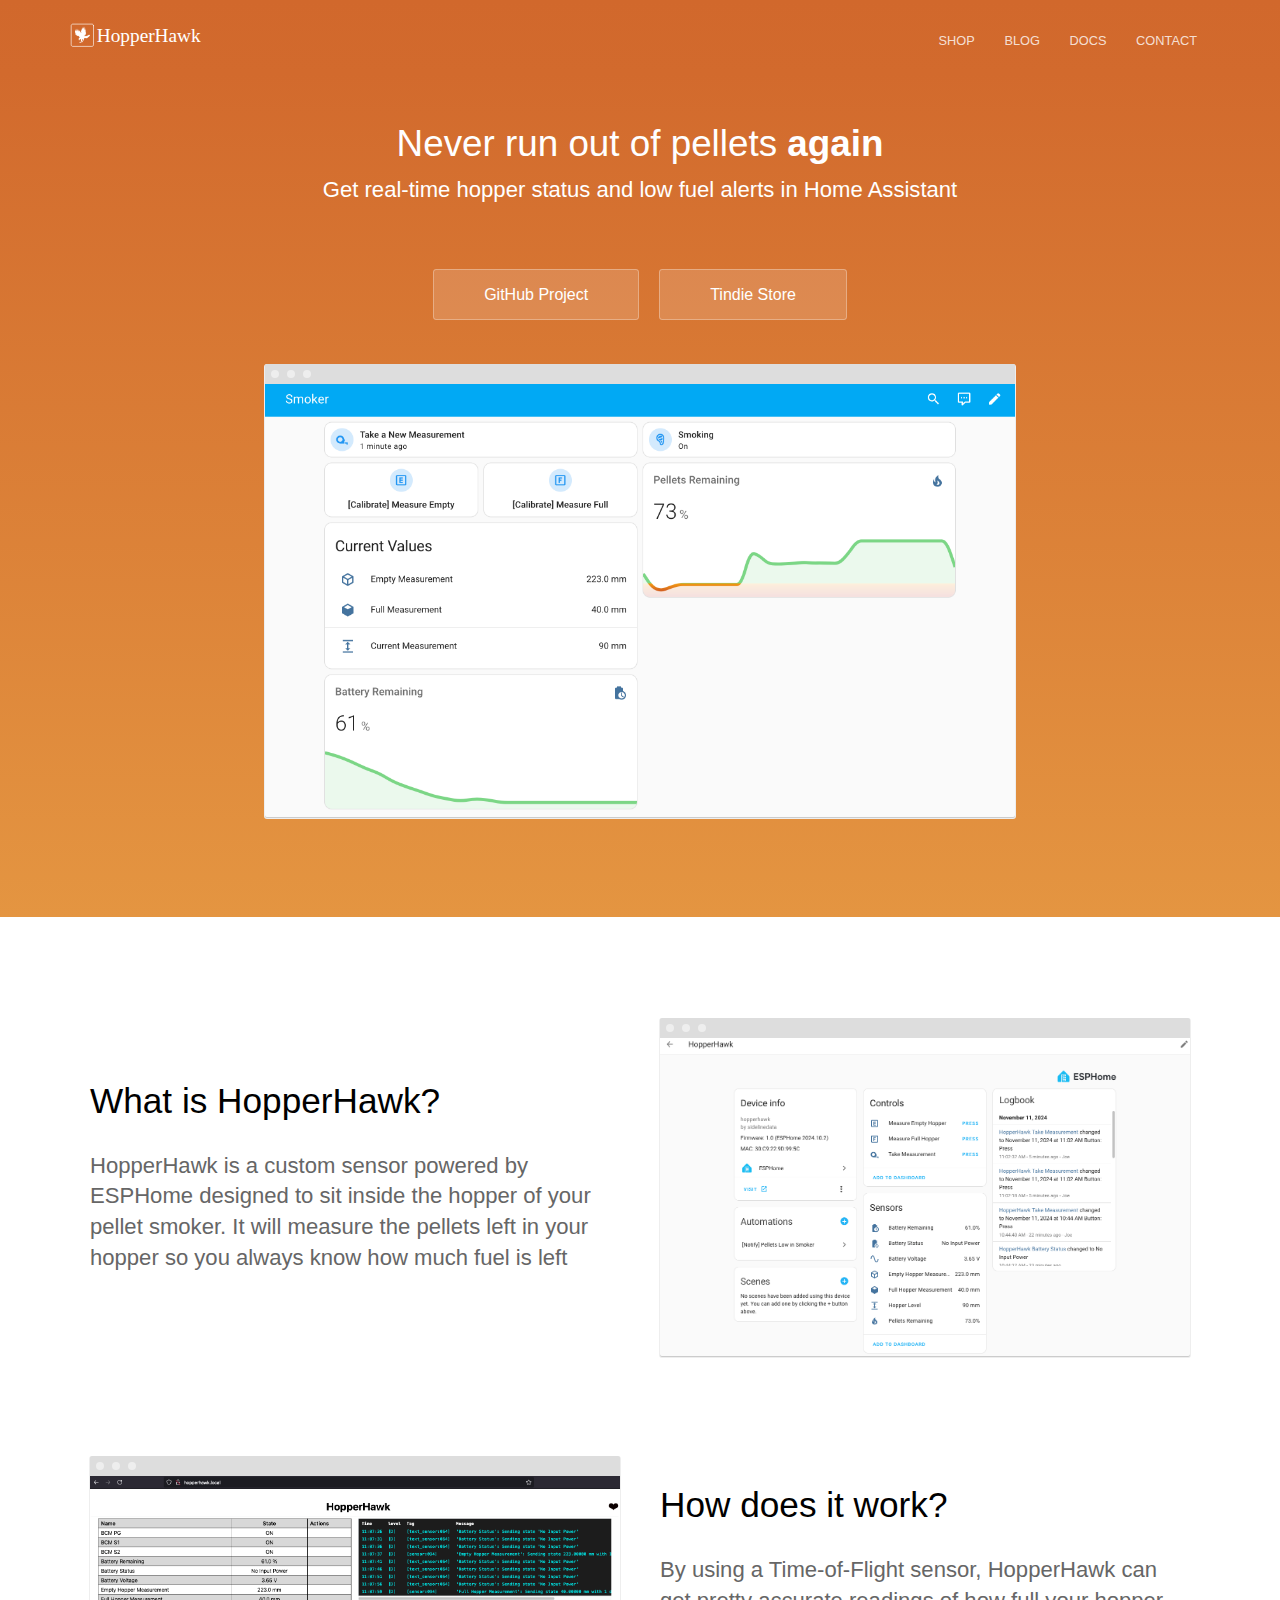
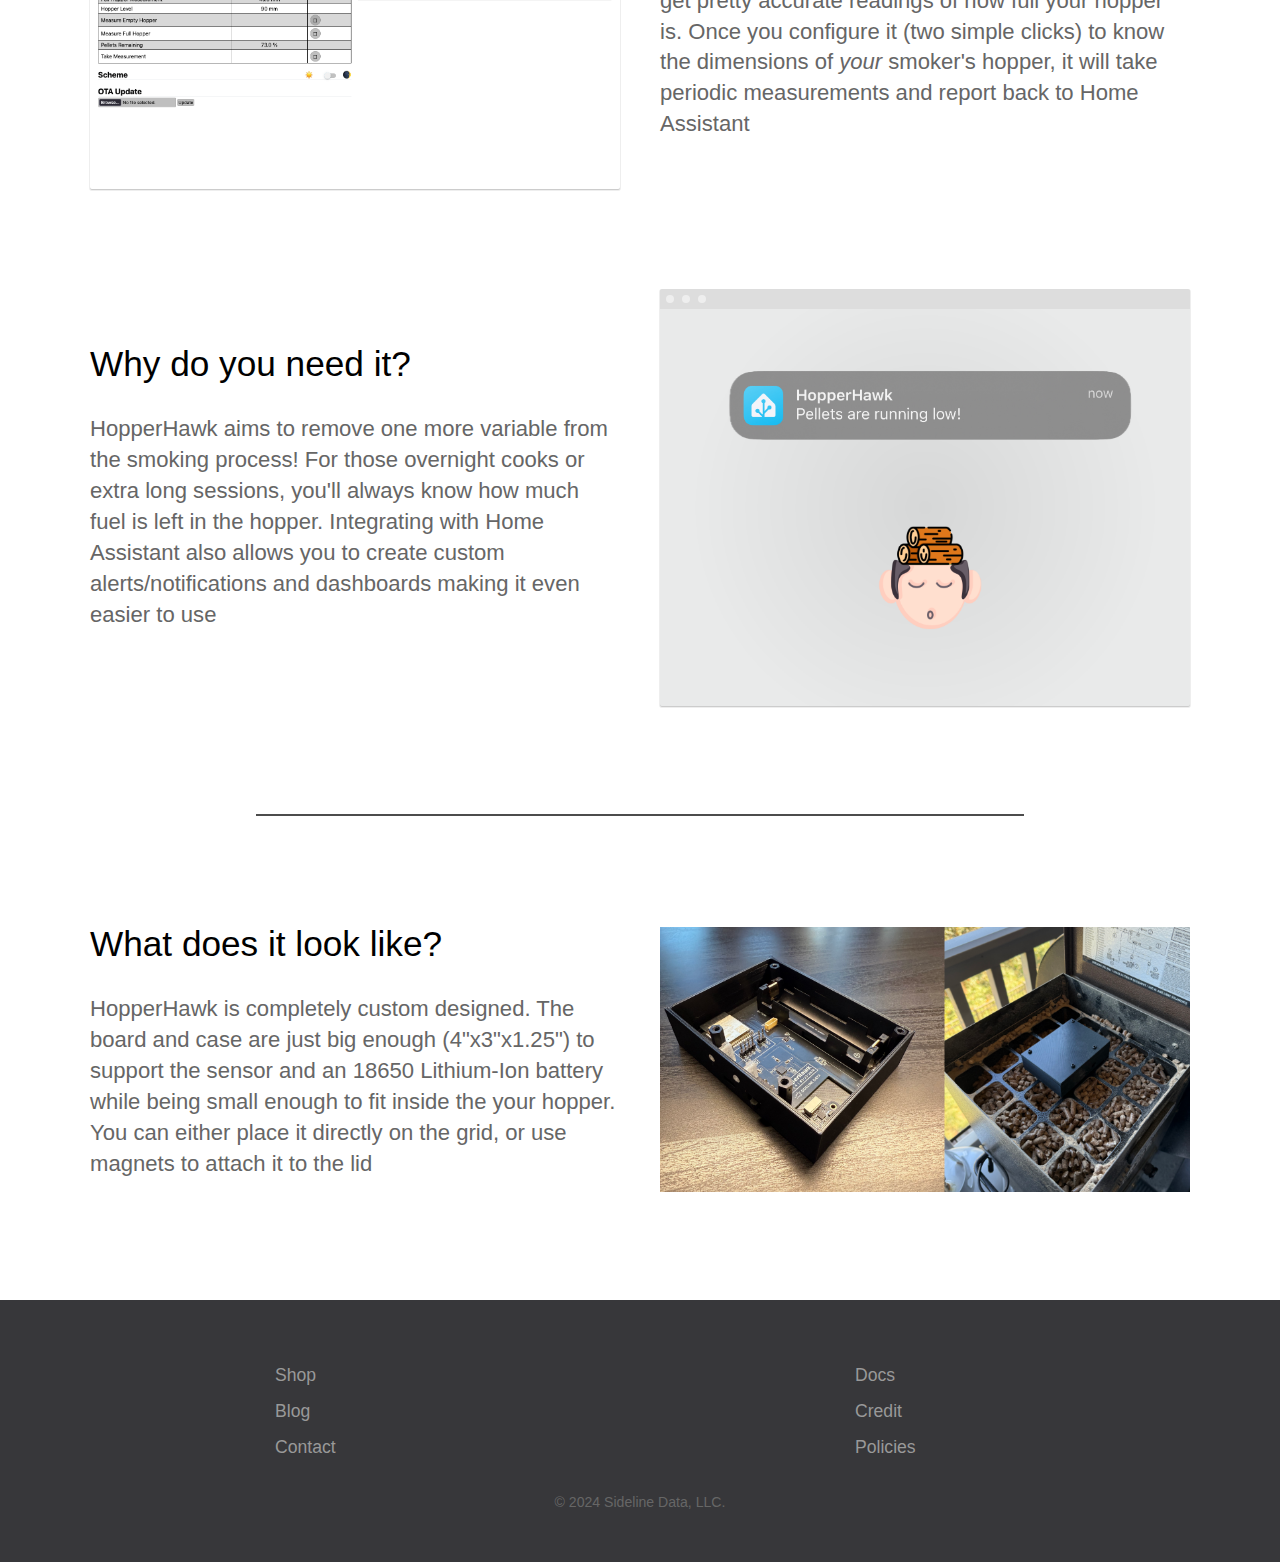
==== index.html @ 3630d2b6 "Publish site" ====
<!doctype html>

<html lang="en">
	<head>
		<meta charset="utf-8">
		<meta name="viewport" content="width=device-width, initial-scale=1">

		<!-- Begin Jekyll SEO tag v2.7.1 -->
<title>HopperHawk | Real-Time Hopper Monitoring</title>
<meta name="generator" content="Jekyll v4.2.0" />
<meta property="og:title" content="HopperHawk" />
<meta name="author" content="Joe Pecsi" />
<meta property="og:locale" content="en_US" />
<meta name="description" content="Never run out of pellets again" />
<meta property="og:description" content="Never run out of pellets again" />
<link rel="canonical" href="https://hopperhawk.dev/" />
<meta property="og:url" content="https://hopperhawk.dev/" />
<meta property="og:site_name" content="HopperHawk" />
<meta name="twitter:card" content="summary" />
<meta property="twitter:title" content="HopperHawk" />
<script type="application/ld+json">
{"headline":"HopperHawk","author":{"@type":"Person","name":"Joe Pecsi"},"@type":"WebSite","description":"Never run out of pellets again","publisher":{"@type":"Organization","logo":{"@type":"ImageObject","url":"https://hopperhawk.dev/siteicon.png"},"name":"Joe Pecsi"},"url":"https://hopperhawk.dev/","name":"HopperHawk","@context":"https://schema.org"}</script>
<!-- End Jekyll SEO tag -->

		<link type="application/atom+xml" rel="alternate" href="https://hopperhawk.dev/feed.xml" title="HopperHawk" />

		<link rel="stylesheet" href="/css/screen.css">
		<link rel="icon" type="image/png" href="/favicon.png">

		
	</head>
	<body>
		<header>
			<div class="container">
				<div class="company-name"><a href="/"><img src="/images/logo.svg" alt="Hydra Logo" width="95" height="33" /></a></div>
				<nav>
	<a class="nav-toggle" id="open-nav" href="#">&#9776;</a>
	<a class="editor-link btn" href="cloudcannon:collections/_data/navigation.yml" class="btn"><strong>&#9998;</strong> Edit navigation</a>
	
		
		

		
		<a href="/pricing/
" class="" >Shop</a>
	
		
		

		
		<a href="/blog/
" class="" >Blog</a>
	
		
		

		
		<a href="https://github.com/jpecsi/hopperhawk/wiki
" class="" target="_blank">Docs</a>
	
		
		

		
		<a href="/contact/
" class="" >Contact</a>
	
</nav>

			</div>
		</header>
		<section class="hero">
	<div class="text-container">
		<h1 class="editable">Never run out of pellets <strong>again</strong></h1>
		<p class="subtext editable">Get real-time hopper status and low fuel alerts in Home Assistant</p>
			<div class="button-container" style="display: flex; gap: 20px; justify-content: center;">
				<div class="cta button alt"><a href="https://github.com/jpecsi/hopperhawk" target="_blank">GitHub Project</a></div>
				<div class="cta button alt"><a href="https://www.tindie.com/stores/sidelinedata/" target="_blank">Tindie Store</a></div>
			</div>

		<div>
			<img src="/images/screenshots/hass_dashboard.png" alt="Screenshot" class="screenshot editable" />
		</div>
	</div>
</section>

<div class="content">
	<section>
		<div class="container flex">
			<div class="text editable">
				<h2>What is HopperHawk?</h2>
				<p>HopperHawk is a custom sensor powered by ESPHome designed to sit inside the hopper of your pellet smoker. It will measure the pellets left in your hopper so you always know how much fuel is left</p>
			</div>
			<div class="image">
				<img src="/images/screenshots/hass_device.png" alt="Screenshot" class="screenshot editable" />
			</div>
		</div>
	</section>

	<section>
		<div class="container flex">
			<div class="text editable">
				<h2>How does it work?</h2>
				<p>By using a Time-of-Flight sensor, HopperHawk can get pretty accurate readings of how full your hopper is. Once you configure it (two simple clicks) to know the dimensions of <i>your</i> smoker's hopper, it will take periodic measurements and report back to Home Assistant</p>
			</div>
			<div class="image">
				<img src="/images/screenshots/esphome_view.png" alt="Screenshot" class="screenshot editable" />
			</div>
		</div>
	</section>

	<section>
		<div class="container flex">
			<div class="text editable">
				<h2>Why do you need it?</h2>
				<p>HopperHawk aims to remove one more variable from the smoking process! For those overnight cooks or extra long sessions, you'll always know how much fuel is left in the hopper. Integrating with Home Assistant also allows you to create custom alerts/notifications and dashboards making it even easier to use</p>
			</div>
			<div class="image">
				<img src="/images/screenshots/emoji_visual.png" alt="Screenshot" class="screenshot editable" />
			</div>
		</div>
	</section>

	<hr style="width: 60%; height: 2px; background-color: #4c4c4c; border: none;">

	<section>
		<div class="container flex">
			<div class="text editable">
				<h2>What does it look like?</h2>
				<p>HopperHawk is completely custom designed. The board and case are just big enough (4"x3"x1.25") to support the sensor and an 18650 Lithium-Ion battery while being small enough to fit inside the your hopper. You can either place it directly on the grid, or use magnets to attach it to the lid</p>
			</div>
			<div class="image">
				<img src="/images/screenshots/product_image.png" alt="Product Image" class="" />
			</div>
		</div>
	</section>

</div>

		<footer>
			<div class="container">
				<p class="editor-link"><a href="cloudcannon:collections/_data/footer.yml" class="btn"><strong>&#9998;</strong> Edit footer</a></p>
				<div class="footer-columns">
					
					<ul class="footer-links">
						
							<li><a  href="/pricing/
" >
								
								Shop</a></li>
						
							<li><a  href="/blog/
" >
								
								Blog</a></li>
						
							<li><a  href="/contact/
" >
								
								Contact</a></li>
						
					</ul>
					
					<ul class="footer-links">
						
							<li><a target="_blank" href="https://github.com/jpecsi/hopperhawk/wiki
" >
								
								Docs</a></li>
						
							<li><a target="_blank" href="/credit
" >
								
								Credit</a></li>
						
							<li><a target="_blank" href="/policies
" >
								
								Policies</a></li>
						
					</ul>
					
				</div>
				<p class="copyright">&copy; 2024 Sideline Data, LLC. </p>
			</div>
		</footer>
		<script>
			document.getElementById("open-nav").onclick = function () {
				document.body.classList.toggle("nav-open");
				return false;
			};
		</script>
	</body>
</html>
---- css/screen.css ----
@charset "UTF-8";
footer .footer-columns, .contact-box, .staff, .plans { display: -webkit-box; display: -webkit-flex; display: -moz-flex; display: -ms-flexbox; display: flex; }

html { background: #2b2b40; }

html, body { margin: 0; padding: 0; }

body { font-family: "San Francisco", "Helvetica Neue", "Helvetica", "Arial"; }

a { color: #00a4ca; text-decoration: none; }

a:hover { text-decoration: underline; }

img { width: 100%; }

h1 strong, h2 strong { font-weight: 700; }

h1 { font-weight: 300; font-size: 2.3em; margin: 0; }

h2 { font-weight: 300; font-size: 2.2em; margin: 0 0 30px 0; }

h3 { margin: 20px 0 10px 0; }

p, address { font-size: 1.38em; color: #666; margin-bottom: 20px; font-weight: 300; line-height: 1.4em; }

.bottom-cta { background: linear-gradient(to bottom, #d1682c 0%, #d26a2d 100%); color: #fff; text-align: center; margin: 0; padding: 100px 0; }

.bottom-cta h2 { margin-bottom: 50px; }

.testimonial { background: #f5f5f5; margin: 0; padding: 100px 0; }

.testimonial .testimonial-block { max-width: 750px; width: 98%; margin: 0 auto; }

@media (min-width: 450px) { .testimonial .testimonial-block { display: -webkit-box; display: -webkit-flex; display: -moz-flex; display: -ms-flexbox; display: flex; } .testimonial .testimonial-block blockquote { -webkit-flex: 1; flex: 1; } }

.hero { color: #ffffff; text-align: center; background: linear-gradient(to bottom, #d26a2d 0%, #e49541 100%) no-repeat #a05fb7; padding-top: 50px; }

.hero p { color: #fff; }

@media (min-width: 768px) { .flex { display: -webkit-box; display: -webkit-flex; display: -moz-flex; display: -ms-flexbox; display: flex; align-items: center; flex-direction: row; } .flex .text, .flex .image { -webkit-flex: 1; flex: 1; padding: 0 20px; } .content section:nth-child(even) .flex { flex-direction: row-reverse; } }

.container, .text-container { margin: 0 auto; position: relative; padding: 0 20px; }

.text-container { max-width: 750px; }

.container { max-width: 1140px; }

.container.max-container { max-width: 100%; padding: 0; }

header { color: #fff; padding: 20px 0; background: #d1682c; /* Old browsers */ background: linear-gradient(to bottom, #d1682c 0%, #d26a2d 100%) no-repeat #d1682c; }

header a { color: #fff; text-decoration: none; z-index: 1; position: relative; }

header a:hover { text-decoration: none; }

header .company-name { font-size: 1.7em; line-height: 0; }

header .company-name a { display: inline-block; }

header .company-name img { display: block; width: auto; }

.content { background: #fff; padding: 1px 0 0 0; position: relative; }

.screenshot { max-width: 100%; height: auto; display: block; box-shadow: 0 1px 0 #ccc, 0 1px 0 1px #eee; border-radius: 2px; margin-left: auto; margin-right: auto; background: #DDD url("data:image/svg+xml,%3Csvg%20xmlns%3D%22http%3A%2F%2Fwww.w3.org%2F2000%2Fsvg%22%20width%3D%2244%22%20height%3D%2212%22%20viewBox%3D%220%200%2044%2012%22%3E%3Ccircle%20cx%3D%226%22%20cy%3D%226%22%20r%3D%224%22%20fill%3D%22%23eee%22%20%2F%3E%3Ccircle%20cx%3D%2222%22%20cy%3D%226%22%20r%3D%224%22%20fill%3D%22%23eee%22%20%2F%3E%3Ccircle%20cx%3D%2238%22%20cy%3D%226%22%20r%3D%224%22%20fill%3D%22%23eee%22%20%2F%3E%3C%2Fsvg%3E") 4px 4px no-repeat; padding: 20px 0 0 0; position: relative; }

section { padding: 100px 0; }

section + section { padding-top: 0; }

.subtext { margin-top: 10px; text-align: center; }

.cta { margin: 60px 0; }

.page h2 { text-align: center; }

blockquote { padding: 18px 25px; margin: 0; quotes: "“" "”" "‘" "’"; font-style: italic; }

blockquote .author { display: block; font-weight: bold; margin: 10px 0 0 0; font-size: .85em; font-style: normal; }

blockquote p { display: inline; }

blockquote:before { color: #ccc; content: open-quote; font-size: 4em; line-height: 0.1em; margin-right: 0.25em; vertical-align: -0.4em; }

.square-image { width: 150px; height: 150px; overflow: hidden; margin: 25px auto 0 auto; position: relative; border-radius: 200px; }

.square-image img { position: absolute; left: -1000%; right: -1000%; top: -1000%; bottom: -1000%; margin: auto; width: 300px; }

.page { margin-bottom: 0; padding-bottom: 80px; }

.center-text { text-align: center; }

.editor-link { display: none; margin-top: 0; }

.editor-link .btn { border: 0; border-radius: 2px; width: 100%; max-width: 500px; box-sizing: border-box; font-size: 2rem; text-decoration: none; padding: 10px 15px; margin: 0; font-size: 18px; cursor: pointer; background-color: #f7e064; color: #333; box-shadow: 1px 1px 5px 0 rgba(0, 0, 0, 0.2); }

.editor-link .btn:hover { background-color: #f4d525; color: #333; }

.plans { -webkit-flex-flow: wrap; -moz-flex-flow: wrap; -ms-flex-flow: wrap; flex-flow: wrap; padding: 50px 0 30px 0; }

.plans .plan { list-style: none; padding: 0; margin: 0 10px 50px 10px; text-align: center; border: 1px solid #eee; border-radius: 5px; box-shadow: 0px 0px 10px #eee; width: 100%; }

.plans .plan .highlighted { font-size: 1.2em; }

.plans .plan .pricing-cta { padding: 0; }

.plans .plan .pricing-cta a { display: block; box-sizing: border-box; padding: 20px 0; border-radius: 0 0 2px 2px; border: 0; }

@media (min-width: 768px) { .plans .plan { -webkit-flex: 1; flex: 1; } }

.plans .plan li { border-top-right-radius: 5px; border-top-left-radius: 5px; padding: 20px 0; }

.plans .plan li h3 { padding: 0; margin: 0; color: #fff; font-weight: normal; }

.faq { color: #666; }

@media (min-width: 768px) { .faq { columns: 2; -webkit-columns: 2; -moz-columns: 2; } }

.faq div { break-inside: avoid; padding: 25px 0; }

.faq dt { font-weight: bold; margin: 0 0 5px 0; }

.faq dd { padding: 0; margin: 0; }

.staff { padding: 0; list-style: none; -webkit-flex-flow: wrap; -moz-flex-flow: wrap; -ms-flex-flow: wrap; flex-flow: wrap; text-align: center; }

.staff li { padding: 30px 20px; box-sizing: border-box; width: 100%; }

@media (min-width: 450px) { .staff li { -webkit-box-flex: 1; -webkit-flex: 1 1 45%; -moz-box-flex: 1; -moz-flex: 1 1 45%; -ms-flex: 1 1 45%; flex: 1 1 45%; } }

@media (min-width: 768px) { .staff li { -webkit-box-flex: 1; -webkit-flex: 1 1 29%; -moz-box-flex: 1; -moz-flex: 1 1 29%; -ms-flex: 1 1 29%; flex: 1 1 29%; } }

.staff .square-image { width: 200px; height: 200px; }

.staff .square-image img { border-radius: 200px; }

.staff .name { font-size: 1.3em; margin-top: 20px; }

.staff .position { color: #666; }

.map { width: 100%; margin: 100px 0; height: 400px; }

.contact-box { -webkit-flex-flow: wrap; -moz-flex-flow: wrap; -ms-flex-flow: wrap; flex-flow: wrap; max-width: 750px; margin: 0 auto; }

.contact-box form { width: 100%; }

.contact-box p { margin: 0; }

.contact-box .contact-form, .contact-box .contact-details { margin: 0 30px; }

@media (min-width: 768px) { .contact-box .contact-form, .contact-box .contact-details { -webkit-flex: 1; flex: 1; } }

.contact-box .contact-details { font-size: .9em; }

.blog-posts { list-style: none; padding: 0; }

.blog-posts li { margin: 100px 0; }

.blog-post .author { padding: 30px 0 0 0; border: 1px solid #eee; margin: 30px 0; font-size: .8em; }

.blog-post .author .square-image { width: 125px; height: 125px; margin-top: 0; }

.blog-post .author .blurb { text-align: center; }

.blog-post h3 { margin: 0; }

.blog-post h3 a { color: #000; text-decoration: none; font-weight: normal; font-size: 1.3em; }

.blog-post h2 { text-align: left; }

.blog-post .blog-navigation { font-size: 14px; display: block; width: auto; overflow: hidden; }

.blog-post .blog-navigation a { display: block; width: 50%; float: left; margin: 1em 0; }

.blog-post .blog-navigation .next { text-align: right; }

.blog-post .post-details { border-bottom: 1px solid #eee; font-size: .9em; }

.blog-post .post-details .blog-filter { display: inline-block; text-align: left; }

.blog-post .post-details .blog-filter a { position: relative; top: -5px; }

.blog-post .post-details a { text-decoration: none; }

.blog-post .post-details .post-date { float: right; }

.blog-post .post-details:after { content: ""; display: table; clear: both; }

.blog-post .post-content .button { margin: 30px 0 0 0; }

.pagination { text-align: center; }

.blog-filter { text-align: center; }

.blog-filter a { background: #eee; padding: 3px 5px; font-size: .8em; border-radius: 5px; color: #888; transition: .2s ease-in-out; }

.blog-filter a:hover { color: #555; text-decoration: none; }

.blog-filter.cross a { padding-right: 8px; }

.blog-filter.cross a:after { content: "x"; font-size: .5em; position: relative; bottom: 4px; right: -3px; }

.button a, input[type=submit] { color: #fff; text-decoration: none; padding: 10px 30px; background: #d1682c; border-radius: 3px; border: 1px solid rgba(255, 255, 255, 0.5); transition: .2s ease-in-out; }

.button a:hover, input[type=submit]:hover { border: 1px solid #fff; background: #e49541; cursor: pointer; }

.button.alt a { background: rgba(255, 255, 255, 0.15); border-radius: 3px; border: 1px solid rgba(255, 255, 255, 0.3); padding: 16px 50px; }

.button.alt a:hover { background: #fff; color: #d1682c; }

textarea, input, button, select { font-family: inherit; font-size: inherit; }

input[type=submit] { margin: 20px 0 0 0; }

label, input, textarea { display: block; width: 100%; box-sizing: border-box; }

textarea { resize: vertical; height: 150px; }

label { margin: 20px 0 5px 0; }

input, textarea { padding: 10px; font-size: 1em; }

input, textarea { -webkit-transition: all 0.30s ease-in-out; -moz-transition: all 0.30s ease-in-out; -ms-transition: all 0.30s ease-in-out; -o-transition: all 0.30s ease-in-out; outline: none; border: 1px solid #DDDDDD; }

input[type=text]:focus, input[type=email]:focus, input[type=password]:focus, textarea:focus { box-shadow: 0 0 5px #51cbee; border: 1px solid #51cbee; }

.nav-open nav { border-bottom: 1px dotted rgba(255, 255, 255, 0.2); padding: 10px 0; }

.nav-open nav a { display: block; }

@media (min-width: 620px) { .nav-open nav { border: 0; padding: 0 20px; } .nav-open nav a { display: inline; } }

nav { text-transform: uppercase; font-size: .8em; width: 100%; }

@media (min-width: 620px) { nav { text-align: right; position: absolute; top: 13px; right: 0; padding: 0 20px; } }

nav a { margin: 0 3px; padding: 20px 10px; border-bottom: 1px solid rgba(255, 255, 255, 0); color: rgba(255, 255, 255, 0.8); transition: .2s ease-in-out; display: none; }

@media (min-width: 620px) { nav a { display: inline; padding: 10px; } }

nav a.nav-toggle { display: inline; position: absolute; right: 10px; top: -22px; font-size: 1.9em; border: 0; }

@media (min-width: 620px) { nav a.nav-toggle { display: none; } }

nav a.nav-toggle:hover { border: 0; }

nav a:hover { border-bottom: 1px solid rgba(255, 255, 255, 0.3); color: #fff; }

@media (min-width: 620px) { nav a.highlight { border: 1px #ccc solid; border-radius: 5px; } nav a.highlight:hover { background: #fff; color: #d1682c; } }

nav a.active { color: #fff; }

.footer-links { width: 100%; margin: 10px; padding: 0; }

@media (min-width: 450px) { .footer-links { -webkit-flex: 1 0 180px; flex: 1 0 180px; } }

.footer-links li { list-style: none; margin: 15px auto; }

@media (min-width: 450px) { .footer-links li { max-width: 150px; } }

.footer-links li a:hover { text-decoration: none; }

.footer-links li a svg { fill: #999; margin-right: 10px; transition: fill 0.2s ease; vertical-align: middle; position: relative; top: -2px; width: 22px; height: 22px; }

.footer-links li a:hover svg { fill: #fff; }

.footer-links li a.twitter-icon:hover svg { fill: #55acee; }

.footer-links li a.google-plus-icon:hover svg { fill: #db4437; }

.footer-links li a.youtube-icon:hover svg { fill: #cd201f; }

.footer-links li a.instagram-icon:hover svg { fill: #f167f5; }

.footer-links li a.linkedin-icon:hover svg { fill: #0077b5; }

.footer-links li a.pinterest-icon:hover svg { fill: #bd081c; }

.footer-links li a.rss-icon:hover svg { fill: #f26522; }

footer { padding: 50px 0 50px 0; font-size: 1.1em; position: relative; background: #37373a; color: #fff; }

footer .copyright { font-size: .8em; margin: 0 auto; }

@media (min-width: 450px) { footer .copyright { text-align: center; } }

footer, footer a { color: #999; }

footer h2 { font-size: 1.4em; margin: 30px 0; color: #ccc; }

footer .footer-columns { -webkit-flex-flow: wrap; -moz-flex-flow: wrap; -ms-flex-flow: wrap; flex-flow: wrap; margin: -10px -10px 10px -10px; }

footer a { text-decoration: none; }

footer a:hover { color: #fff; }

footer .legal-line { width: 100%; padding: 30px 0; margin: 0; background-color: #222527; }

footer .legal-line a { font-weight: 600; }

.editor-link, .nav-open nav .editor-link { display: none; margin-top: 0; }

.editor-link .btn, .nav-open nav .editor-link .btn { border: 0; border-radius: 2px; width: 100%; max-width: 500px; box-sizing: border-box; font-size: 2rem; text-decoration: none; padding: 10px 15px; margin: 0; font-size: 18px; }

nav .editor-link, .editor-link .btn, nav .nav-open nav .editor-link, .nav-open nav .editor-link .btn { cursor: pointer; background-color: #f7e064; color: #333; box-shadow: 1px 1px 5px 0 rgba(0, 0, 0, 0.2); }

nav .editor-link:hover, .editor-link .btn:hover, nav .nav-open nav .editor-link:hover, .nav-open nav .editor-link .btn:hover { background-color: #f4d525; color: #333; }

.cms-editor-active .editor-link { display: block; }

.cms-editor-active nav .editor-link { display: inline; }

/*# sourceMappingURL=screen.css.map */
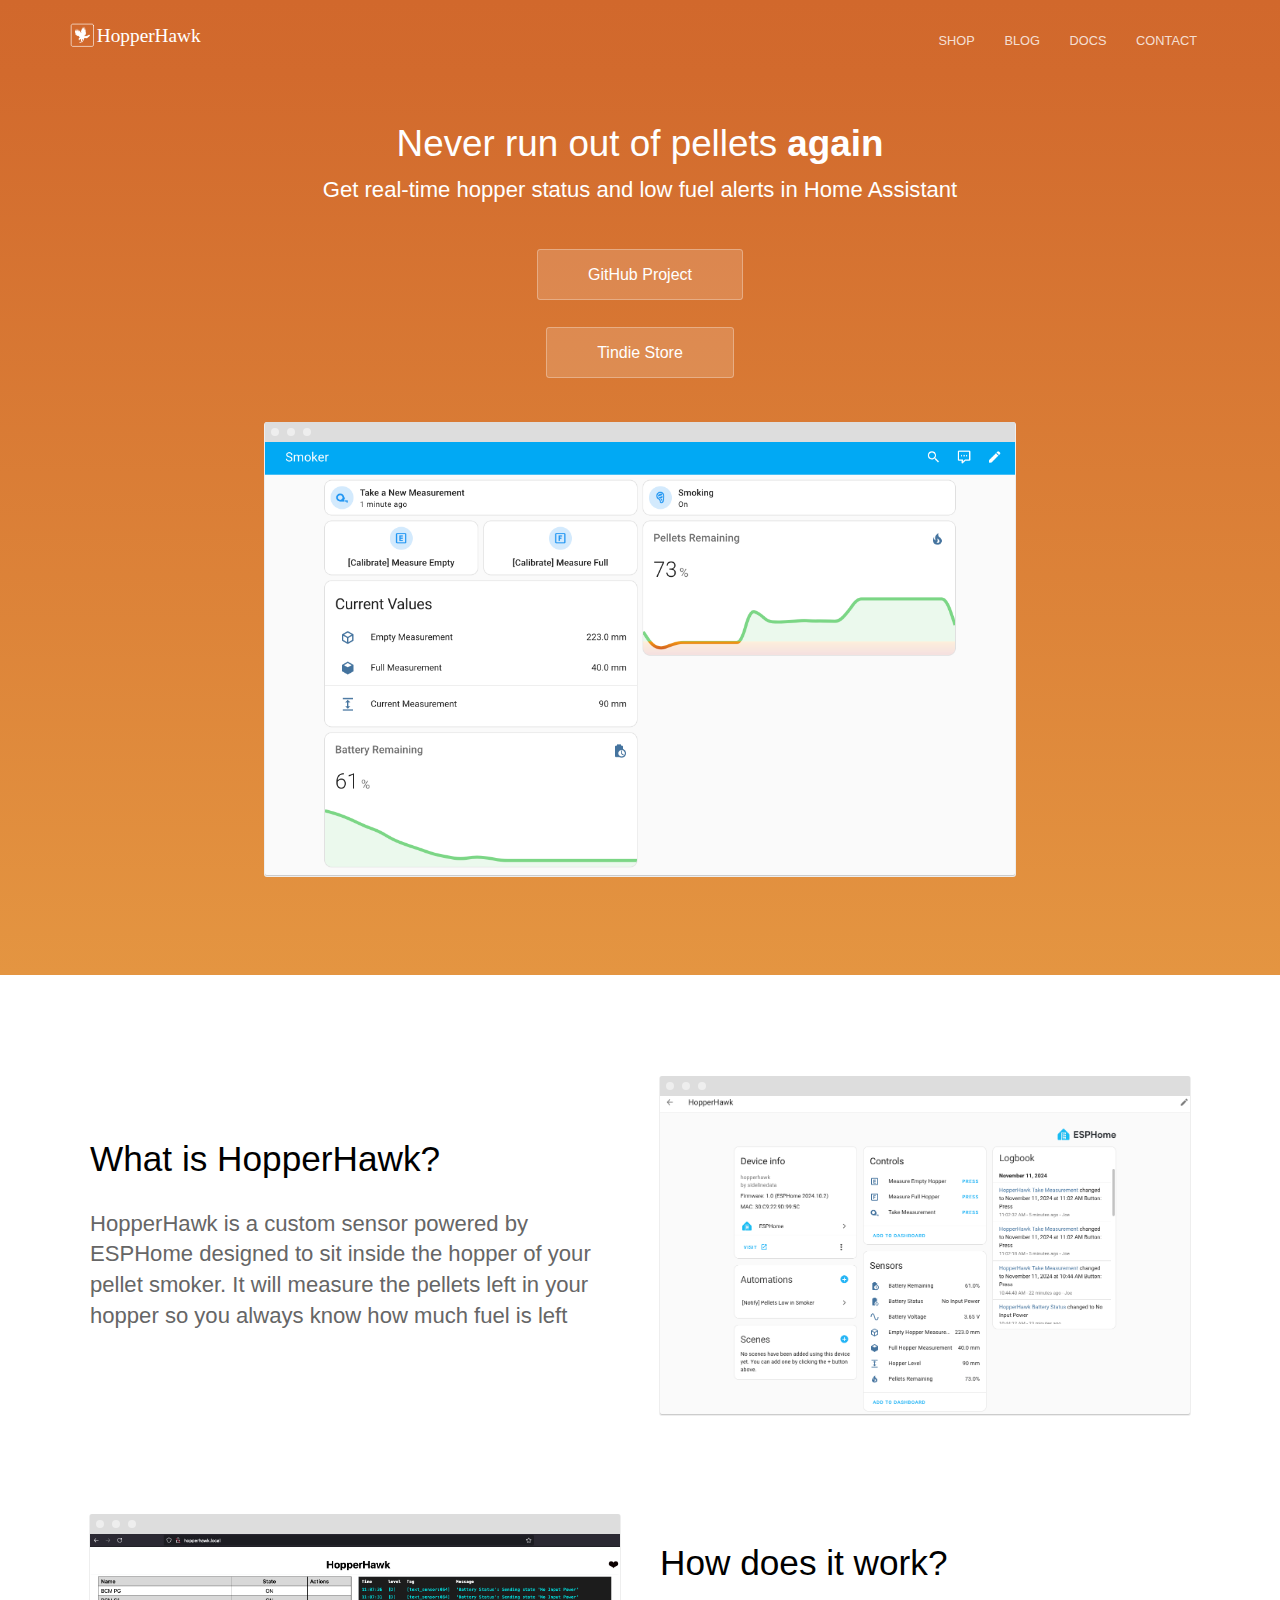
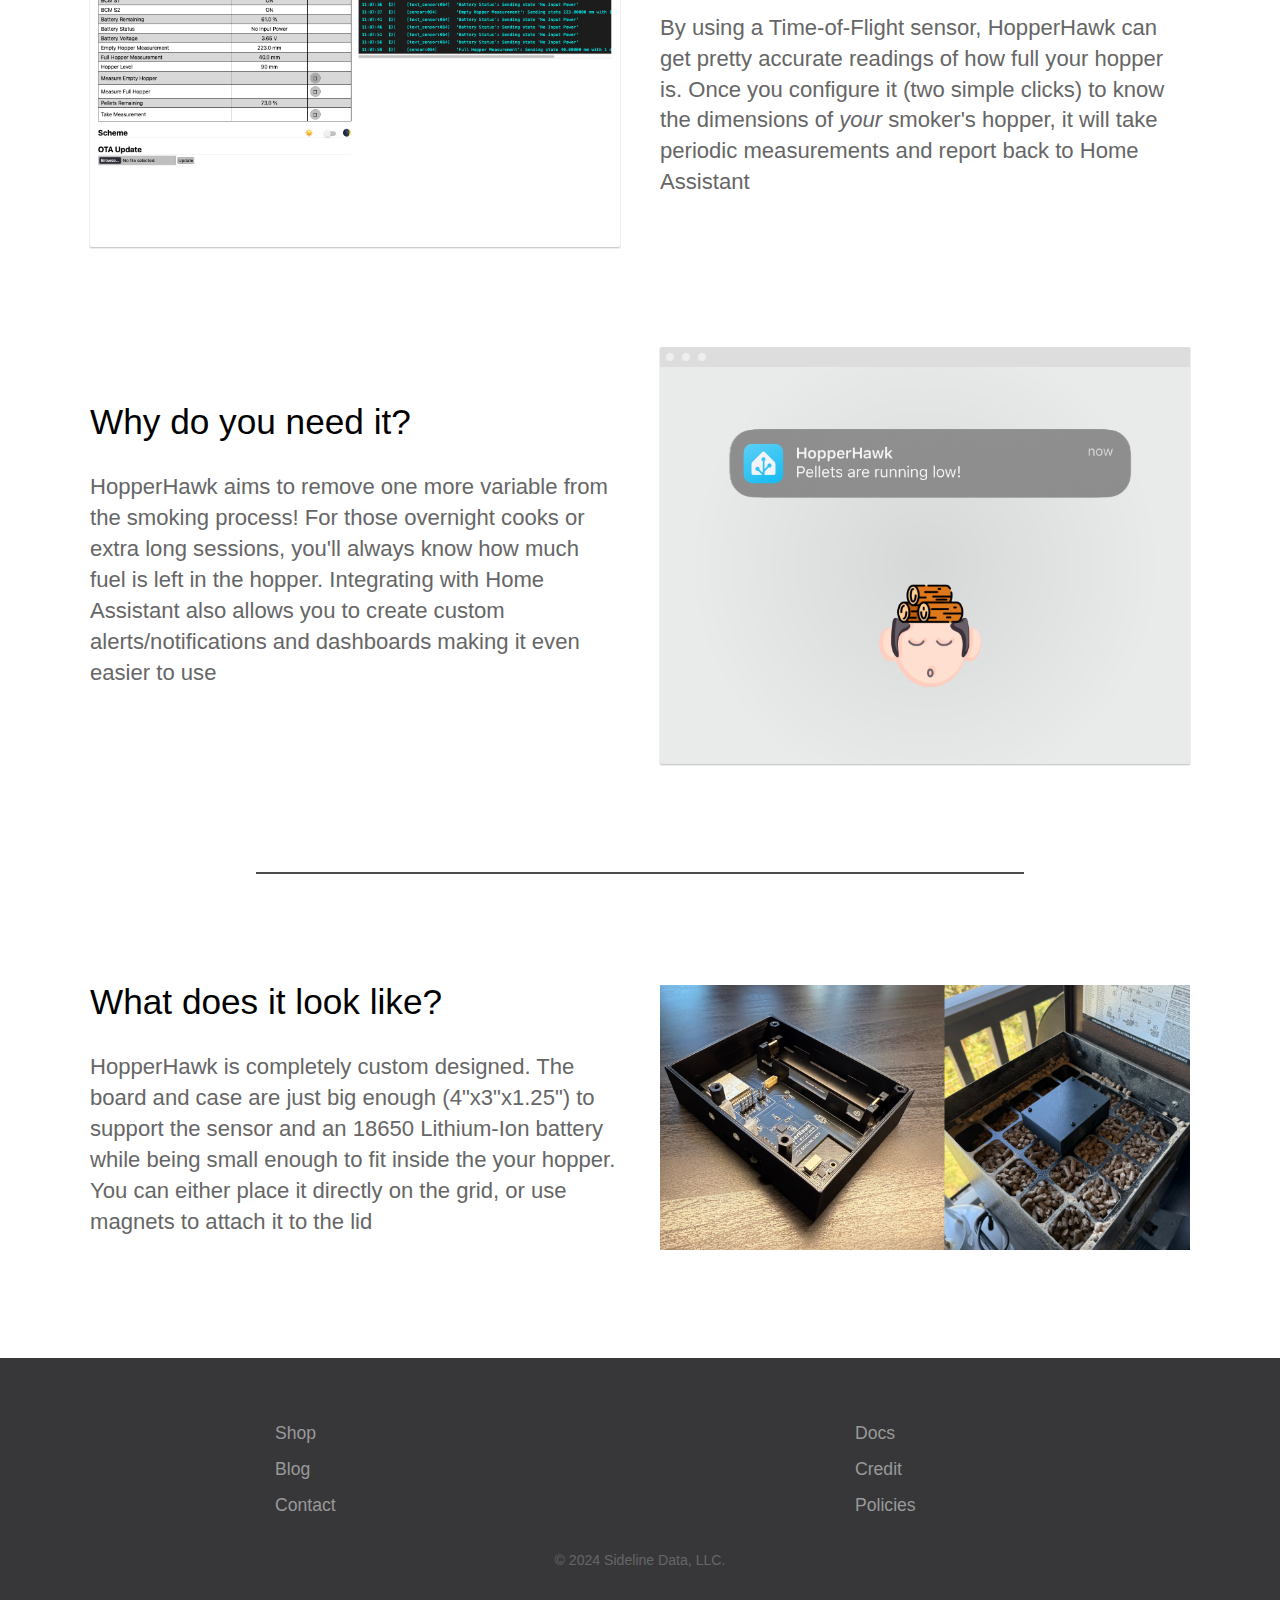
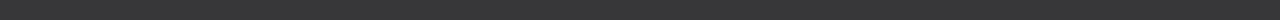
==== commit a4d58773: "Fixed layout" ====
--- a/index.html
+++ b/index.html
@@ -19,7 +19,7 @@
 <meta name="twitter:card" content="summary" />
 <meta property="twitter:title" content="HopperHawk" />
 <script type="application/ld+json">
-{"headline":"HopperHawk","author":{"@type":"Person","name":"Joe Pecsi"},"@type":"WebSite","description":"Never run out of pellets again","publisher":{"@type":"Organization","logo":{"@type":"ImageObject","url":"https://hopperhawk.dev/siteicon.png"},"name":"Joe Pecsi"},"url":"https://hopperhawk.dev/","name":"HopperHawk","@context":"https://schema.org"}</script>
+{"author":{"@type":"Person","name":"Joe Pecsi"},"@type":"WebSite","description":"Never run out of pellets again","headline":"HopperHawk","publisher":{"@type":"Organization","logo":{"@type":"ImageObject","url":"https://hopperhawk.dev/siteicon.png"},"name":"Joe Pecsi"},"url":"https://hopperhawk.dev/","name":"HopperHawk","@context":"https://schema.org"}</script>
 <!-- End Jekyll SEO tag -->
 
 		<link type="application/atom+xml" rel="alternate" href="https://hopperhawk.dev/feed.xml" title="HopperHawk" />
@@ -73,10 +73,9 @@
 	<div class="text-container">
 		<h1 class="editable">Never run out of pellets <strong>again</strong></h1>
 		<p class="subtext editable">Get real-time hopper status and low fuel alerts in Home Assistant</p>
-			<div class="button-container" style="display: flex; gap: 20px; justify-content: center;">
-				<div class="cta button alt"><a href="https://github.com/jpecsi/hopperhawk" target="_blank">GitHub Project</a></div>
-				<div class="cta button alt"><a href="https://www.tindie.com/stores/sidelinedata/" target="_blank">Tindie Store</a></div>
-			</div>
+
+		<div class="cta button alt"><a href="https://github.com/jpecsi/hopperhawk" target="_blank">GitHub Project</a></div>
+		<div class="cta button alt"><a href="https://www.tindie.com/stores/sidelinedata/" target="_blank">Tindie Store</a></div>
 
 		<div>
 			<img src="/images/screenshots/hass_dashboard.png" alt="Screenshot" class="screenshot editable" />
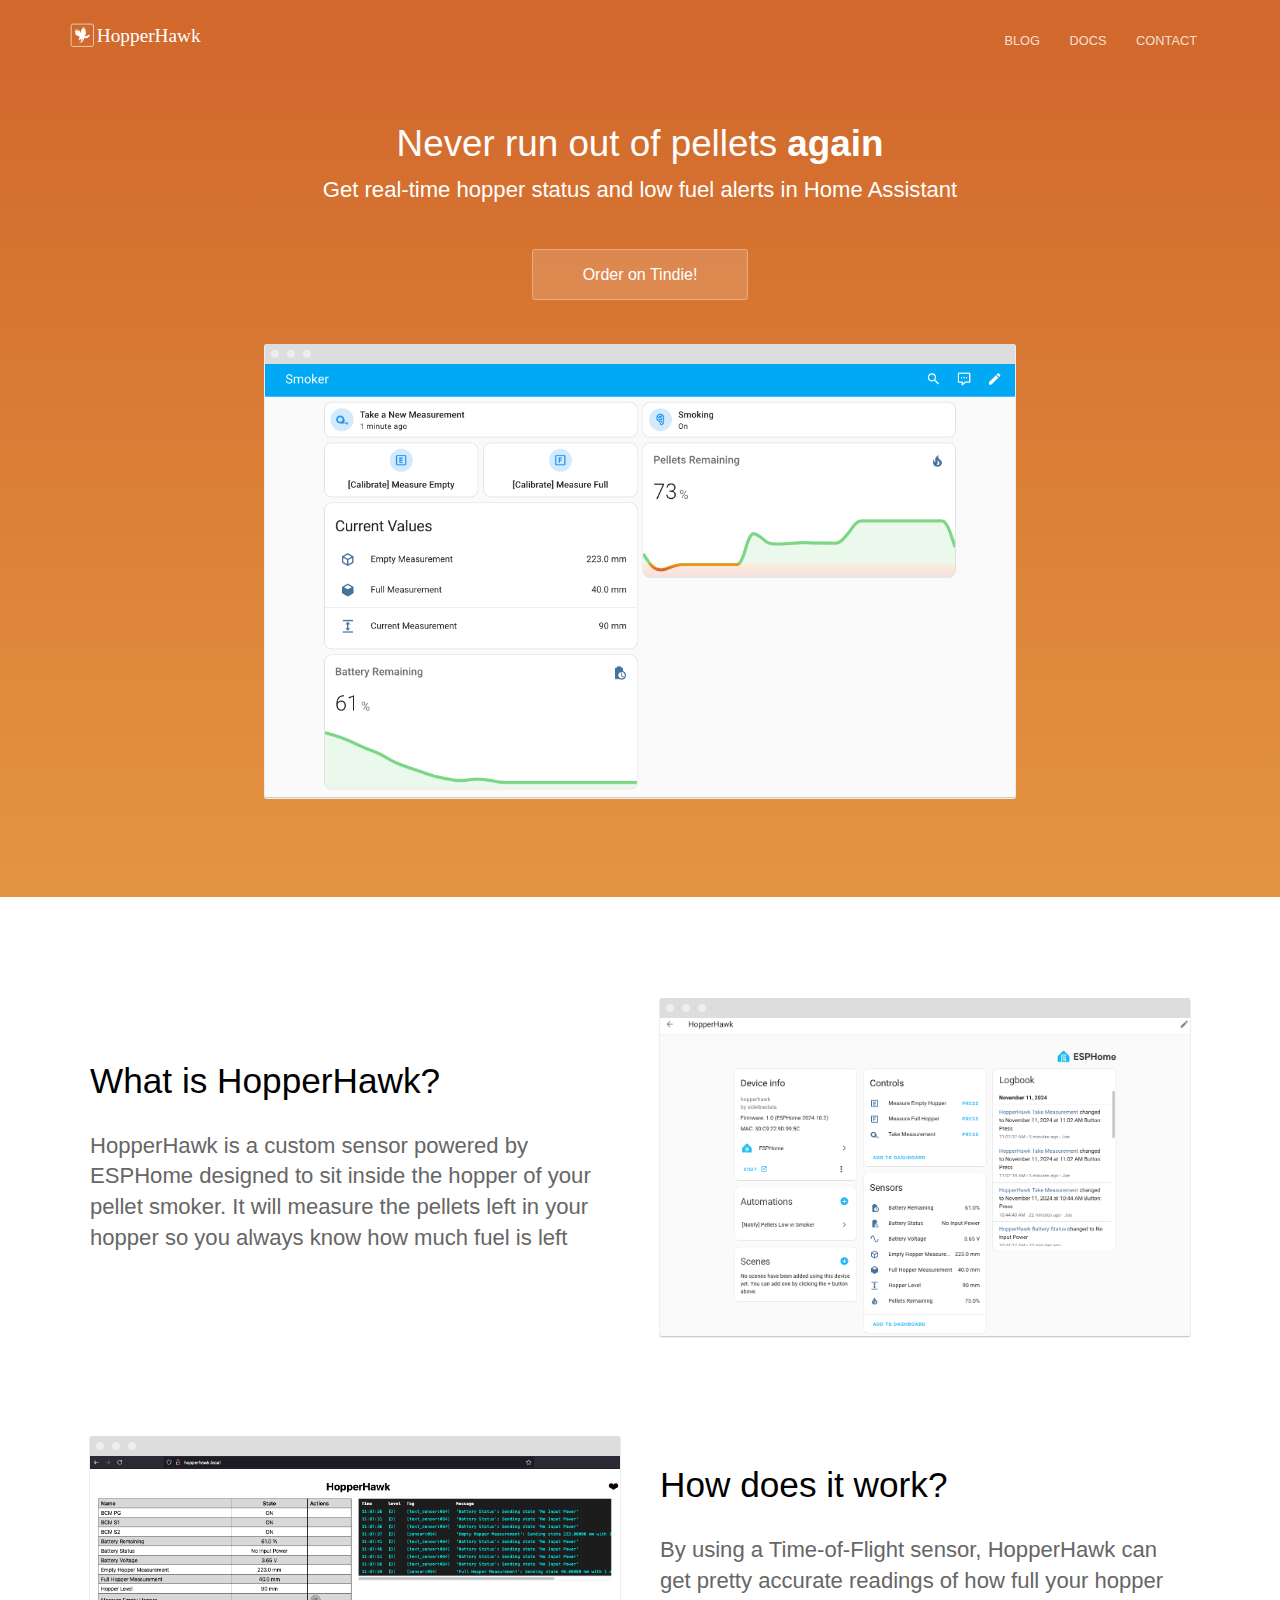
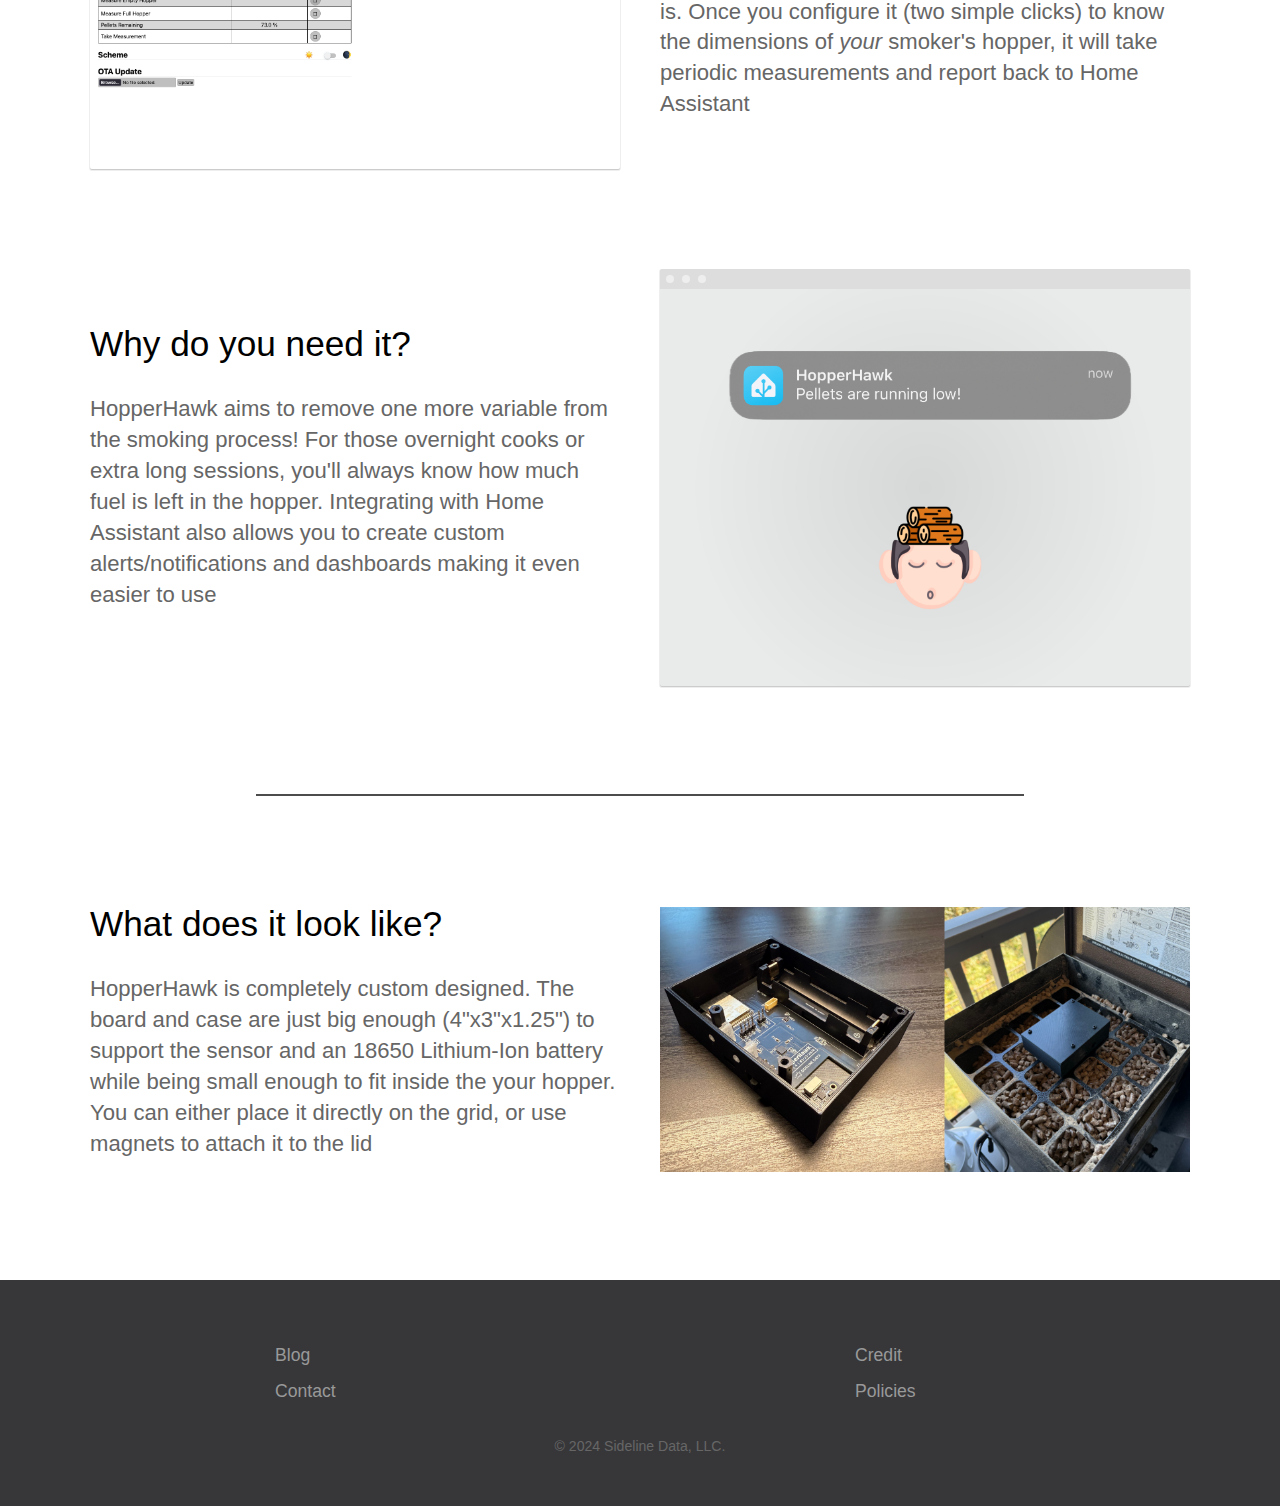
==== commit e67d64fb: "Website update" ====
--- a/index.html
+++ b/index.html
@@ -41,13 +41,6 @@
 		
 
 		
-		<a href="/pricing/
-" class="" >Shop</a>
-	
-		
-		
-
-		
 		<a href="/blog/
 " class="" >Blog</a>
 	
@@ -74,8 +67,7 @@
 		<h1 class="editable">Never run out of pellets <strong>again</strong></h1>
 		<p class="subtext editable">Get real-time hopper status and low fuel alerts in Home Assistant</p>
 
-		<div class="cta button alt"><a href="https://github.com/jpecsi/hopperhawk" target="_blank">GitHub Project</a></div>
-		<div class="cta button alt"><a href="https://www.tindie.com/stores/sidelinedata/" target="_blank">Tindie Store</a></div>
+		<div class="cta button alt"><a href="https://www.tindie.com/products/sidelinedata/hopperhawk/" target="_blank">Order on Tindie!</a></div>
 
 		<div>
 			<img src="/images/screenshots/hass_dashboard.png" alt="Screenshot" class="screenshot editable" />
@@ -143,11 +135,6 @@
 					
 					<ul class="footer-links">
 						
-							<li><a  href="/pricing/
-" >
-								
-								Shop</a></li>
-						
 							<li><a  href="/blog/
 " >
 								
@@ -161,11 +148,6 @@
 					</ul>
 					
 					<ul class="footer-links">
-						
-							<li><a target="_blank" href="https://github.com/jpecsi/hopperhawk/wiki
-" >
-								
-								Docs</a></li>
 						
 							<li><a target="_blank" href="/credit
 " >
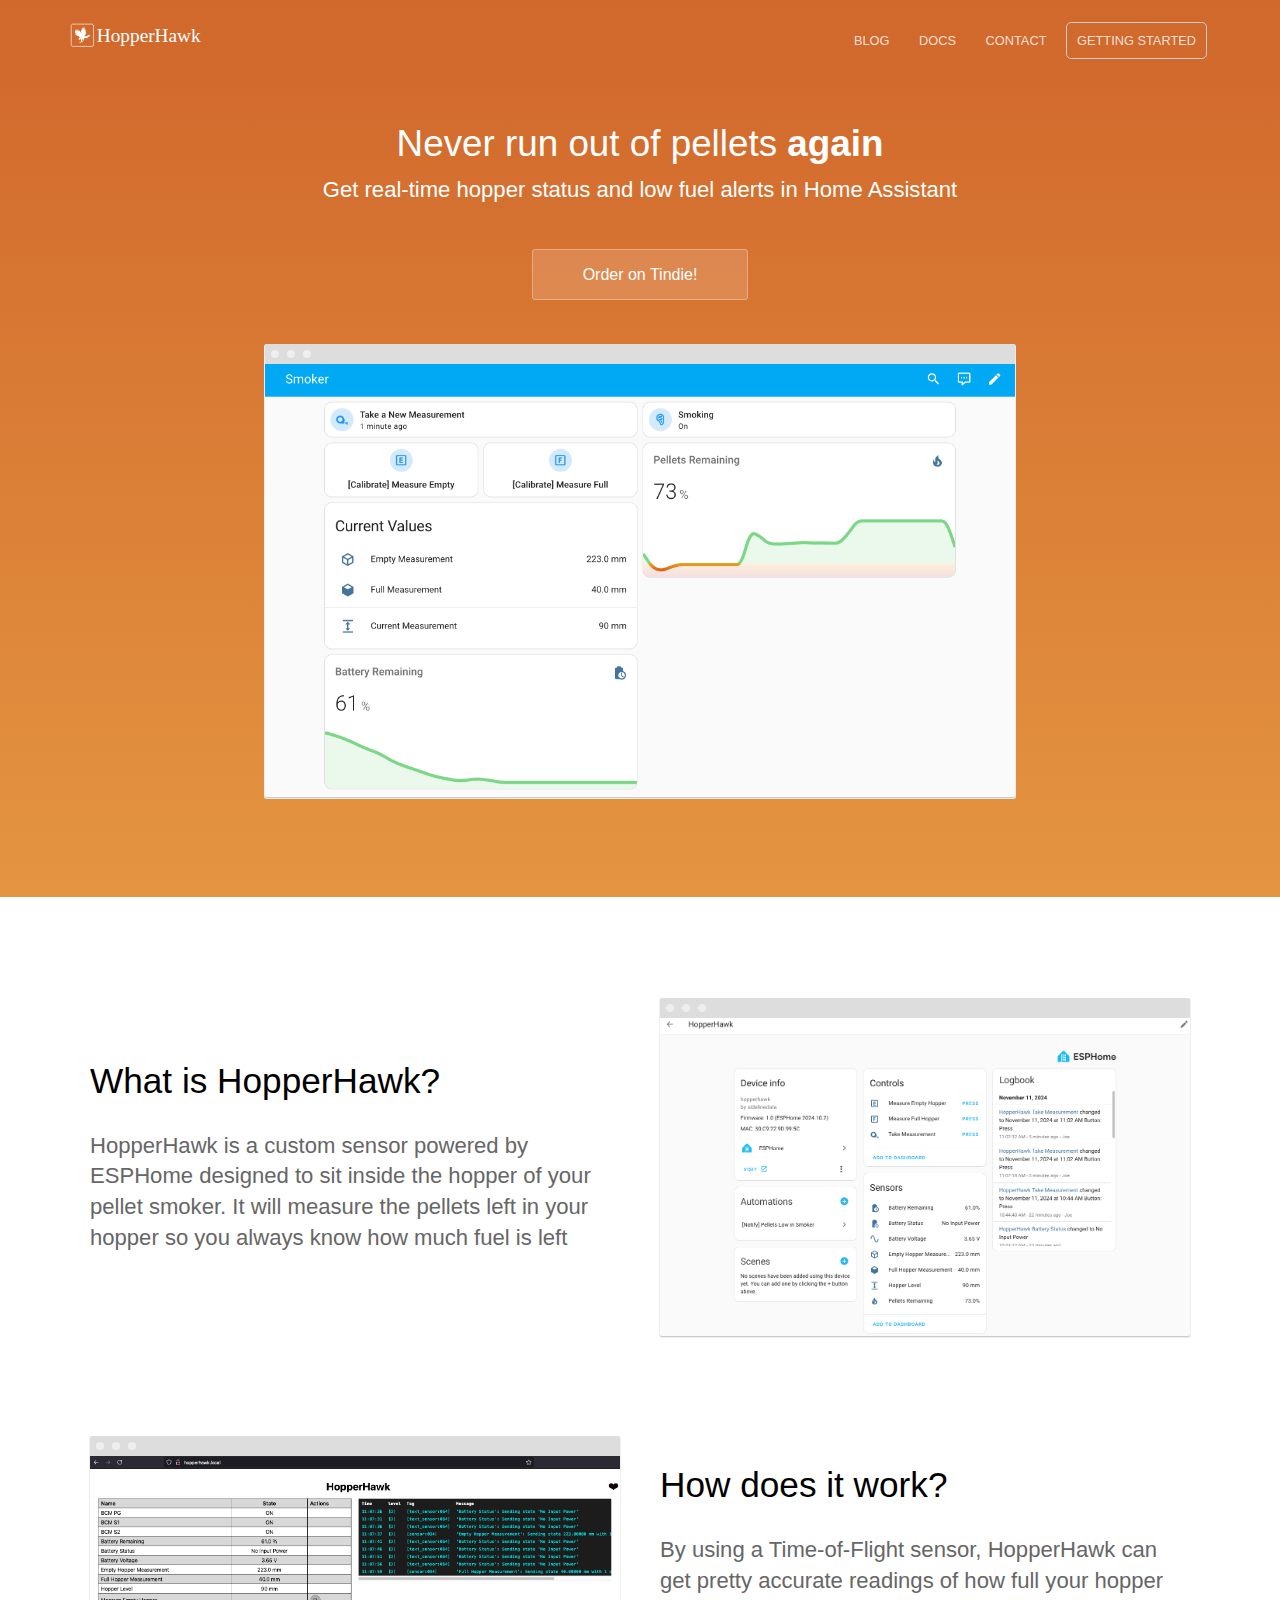
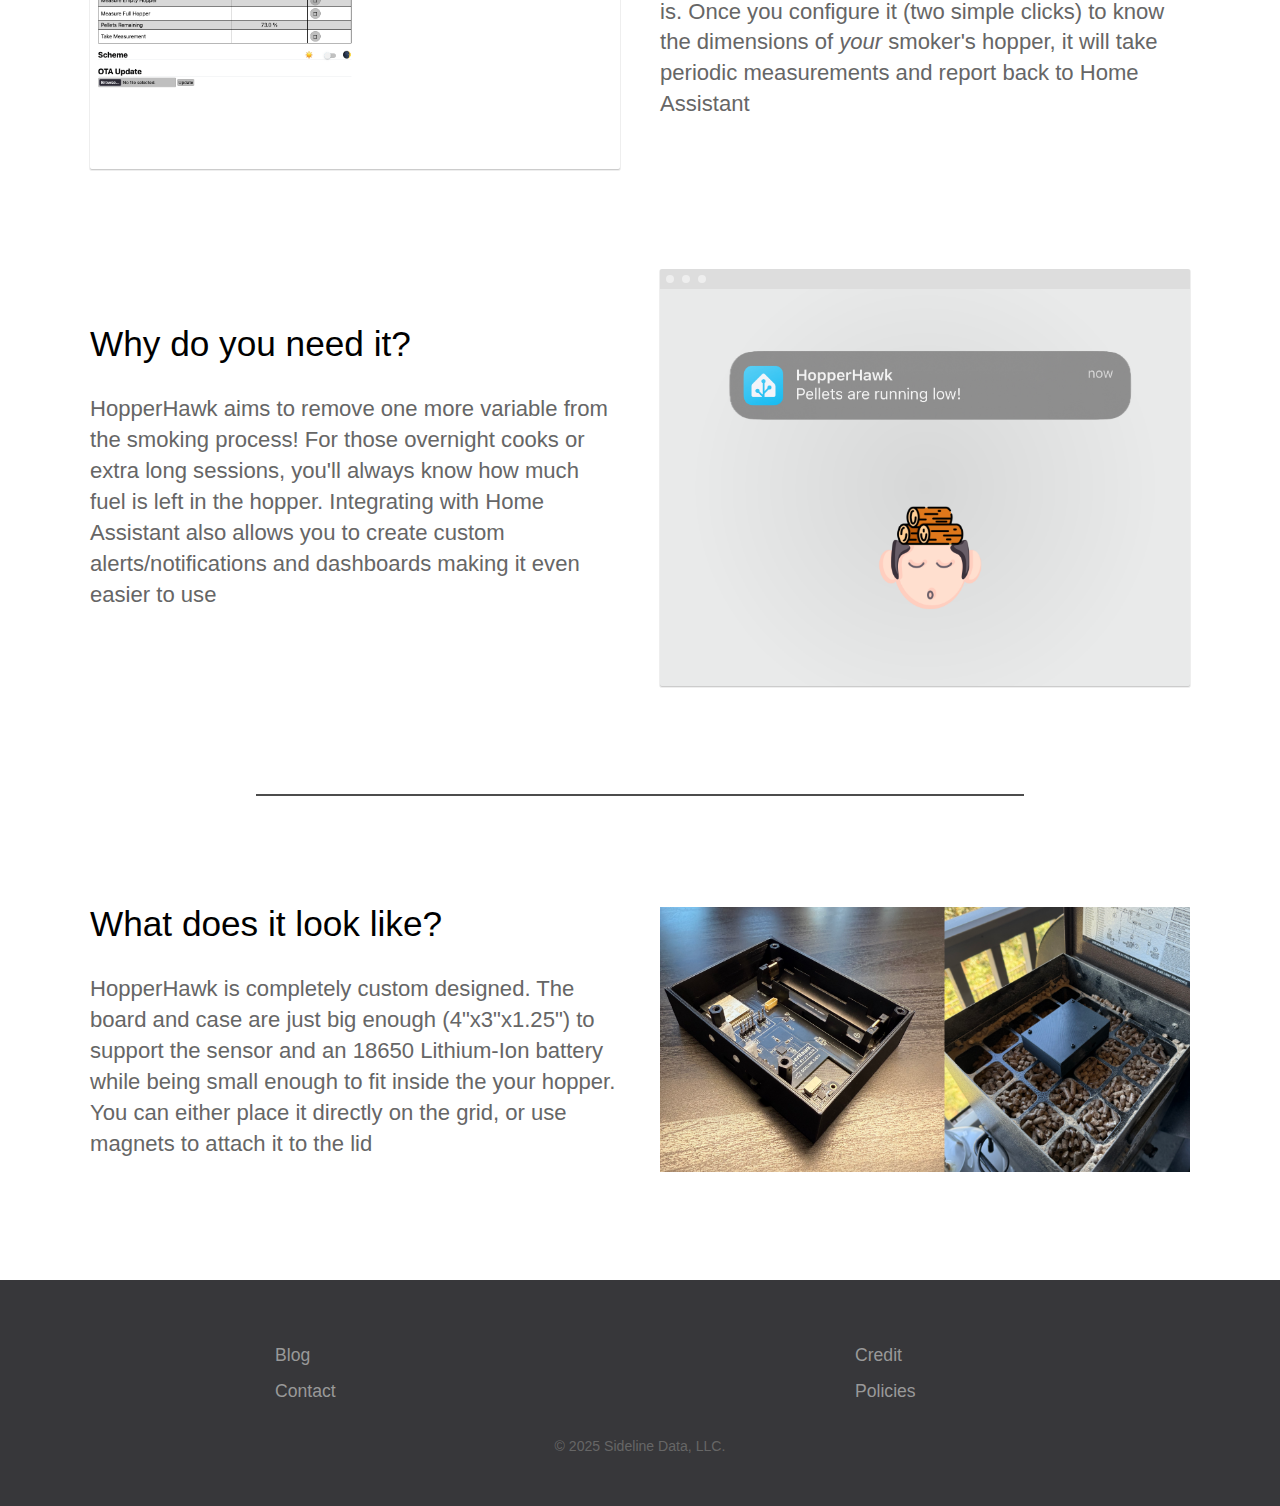
==== commit e653ea6c: "Updated for documentation" ====
--- a/index.html
+++ b/index.html
@@ -7,7 +7,7 @@
 
 		<!-- Begin Jekyll SEO tag v2.7.1 -->
 <title>HopperHawk | Real-Time Hopper Monitoring</title>
-<meta name="generator" content="Jekyll v4.2.0" />
+<meta name="generator" content="Jekyll v4.2.2" />
 <meta property="og:title" content="HopperHawk" />
 <meta name="author" content="Joe Pecsi" />
 <meta property="og:locale" content="en_US" />
@@ -19,7 +19,7 @@
 <meta name="twitter:card" content="summary" />
 <meta property="twitter:title" content="HopperHawk" />
 <script type="application/ld+json">
-{"author":{"@type":"Person","name":"Joe Pecsi"},"@type":"WebSite","description":"Never run out of pellets again","headline":"HopperHawk","publisher":{"@type":"Organization","logo":{"@type":"ImageObject","url":"https://hopperhawk.dev/siteicon.png"},"name":"Joe Pecsi"},"url":"https://hopperhawk.dev/","name":"HopperHawk","@context":"https://schema.org"}</script>
+{"name":"HopperHawk","url":"https://hopperhawk.dev/","author":{"@type":"Person","name":"Joe Pecsi"},"description":"Never run out of pellets again","@type":"WebSite","headline":"HopperHawk","publisher":{"@type":"Organization","logo":{"@type":"ImageObject","url":"https://hopperhawk.dev/siteicon.png"},"name":"Joe Pecsi"},"@context":"https://schema.org"}</script>
 <!-- End Jekyll SEO tag -->
 
 		<link type="application/atom+xml" rel="alternate" href="https://hopperhawk.dev/feed.xml" title="HopperHawk" />
@@ -57,6 +57,13 @@
 		
 		<a href="/contact/
 " class="" >Contact</a>
+	
+		
+		
+
+		
+		<a href="/start/
+" class=" highlight" >Getting Started</a>
 	
 </nav>
 
@@ -162,7 +169,7 @@
 					</ul>
 					
 				</div>
-				<p class="copyright">&copy; 2024 Sideline Data, LLC. </p>
+				<p class="copyright">&copy; 2025 Sideline Data, LLC. </p>
 			</div>
 		</footer>
 		<script>
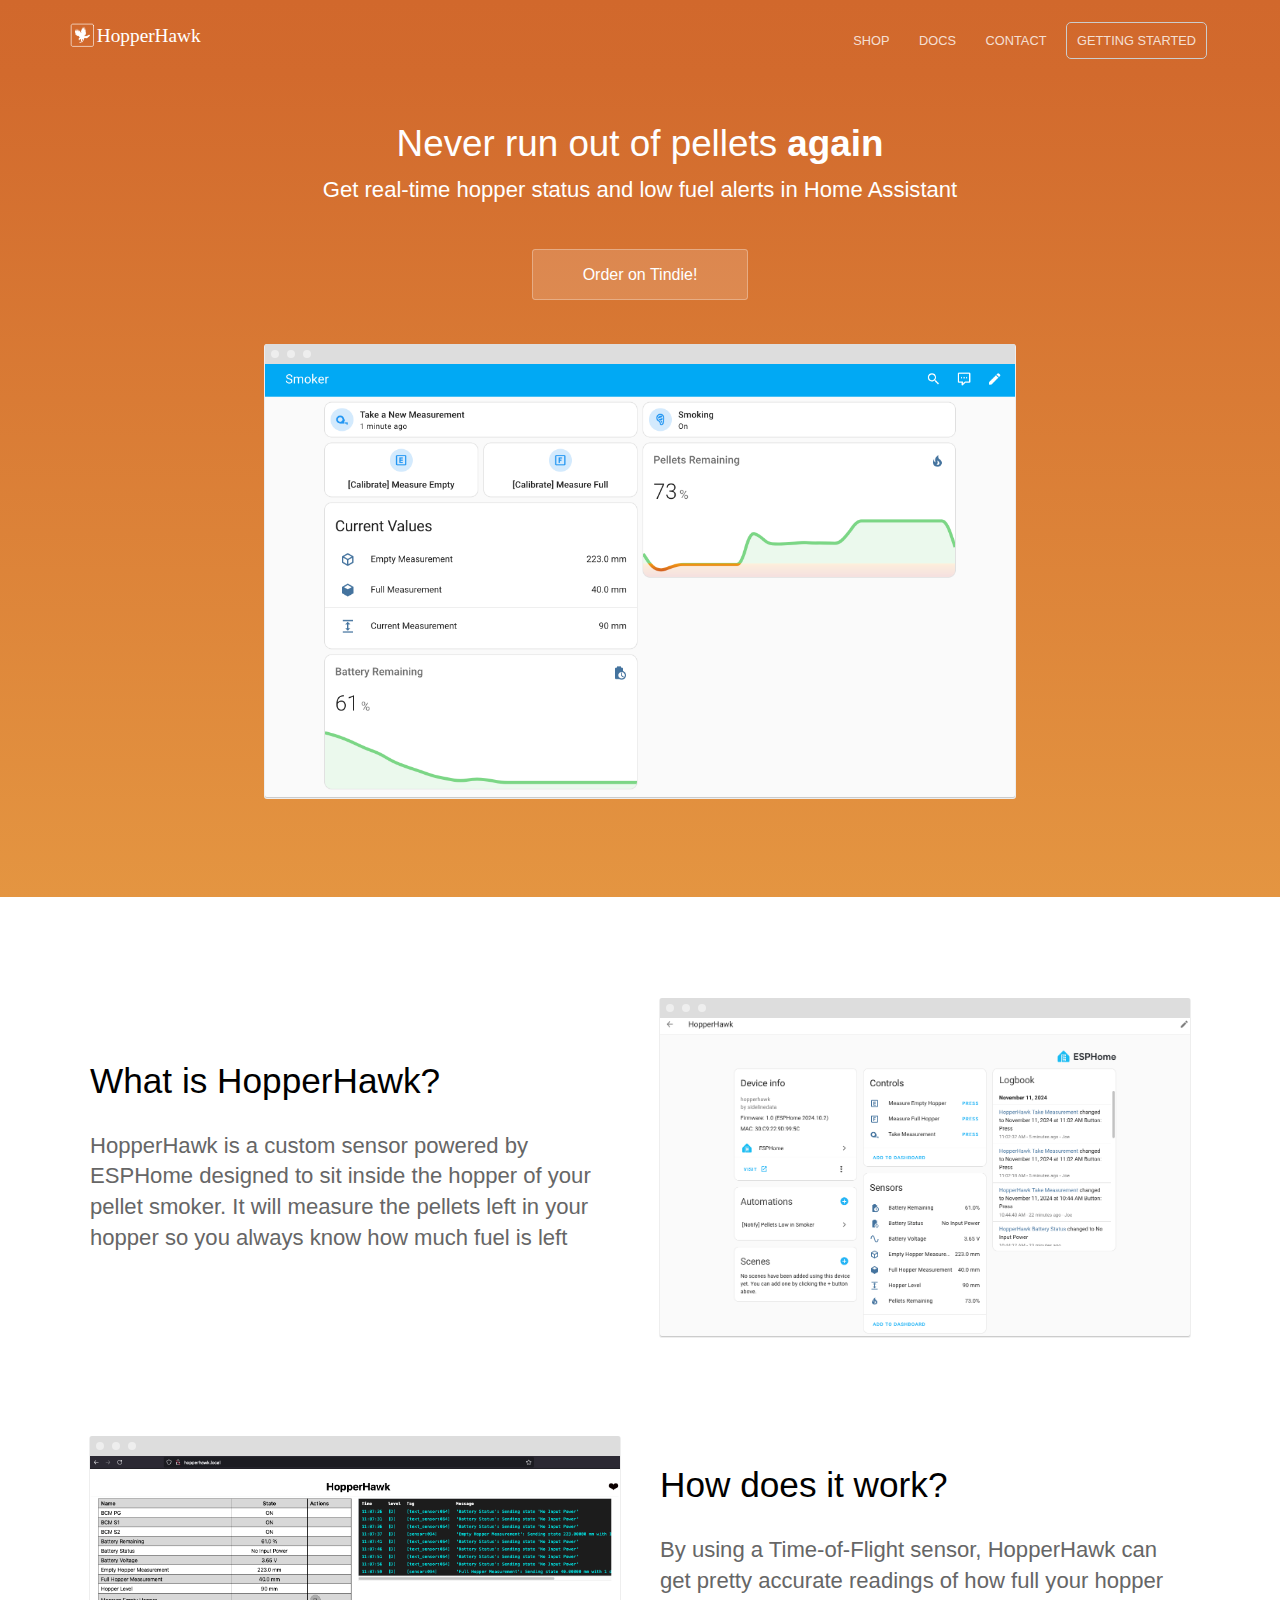
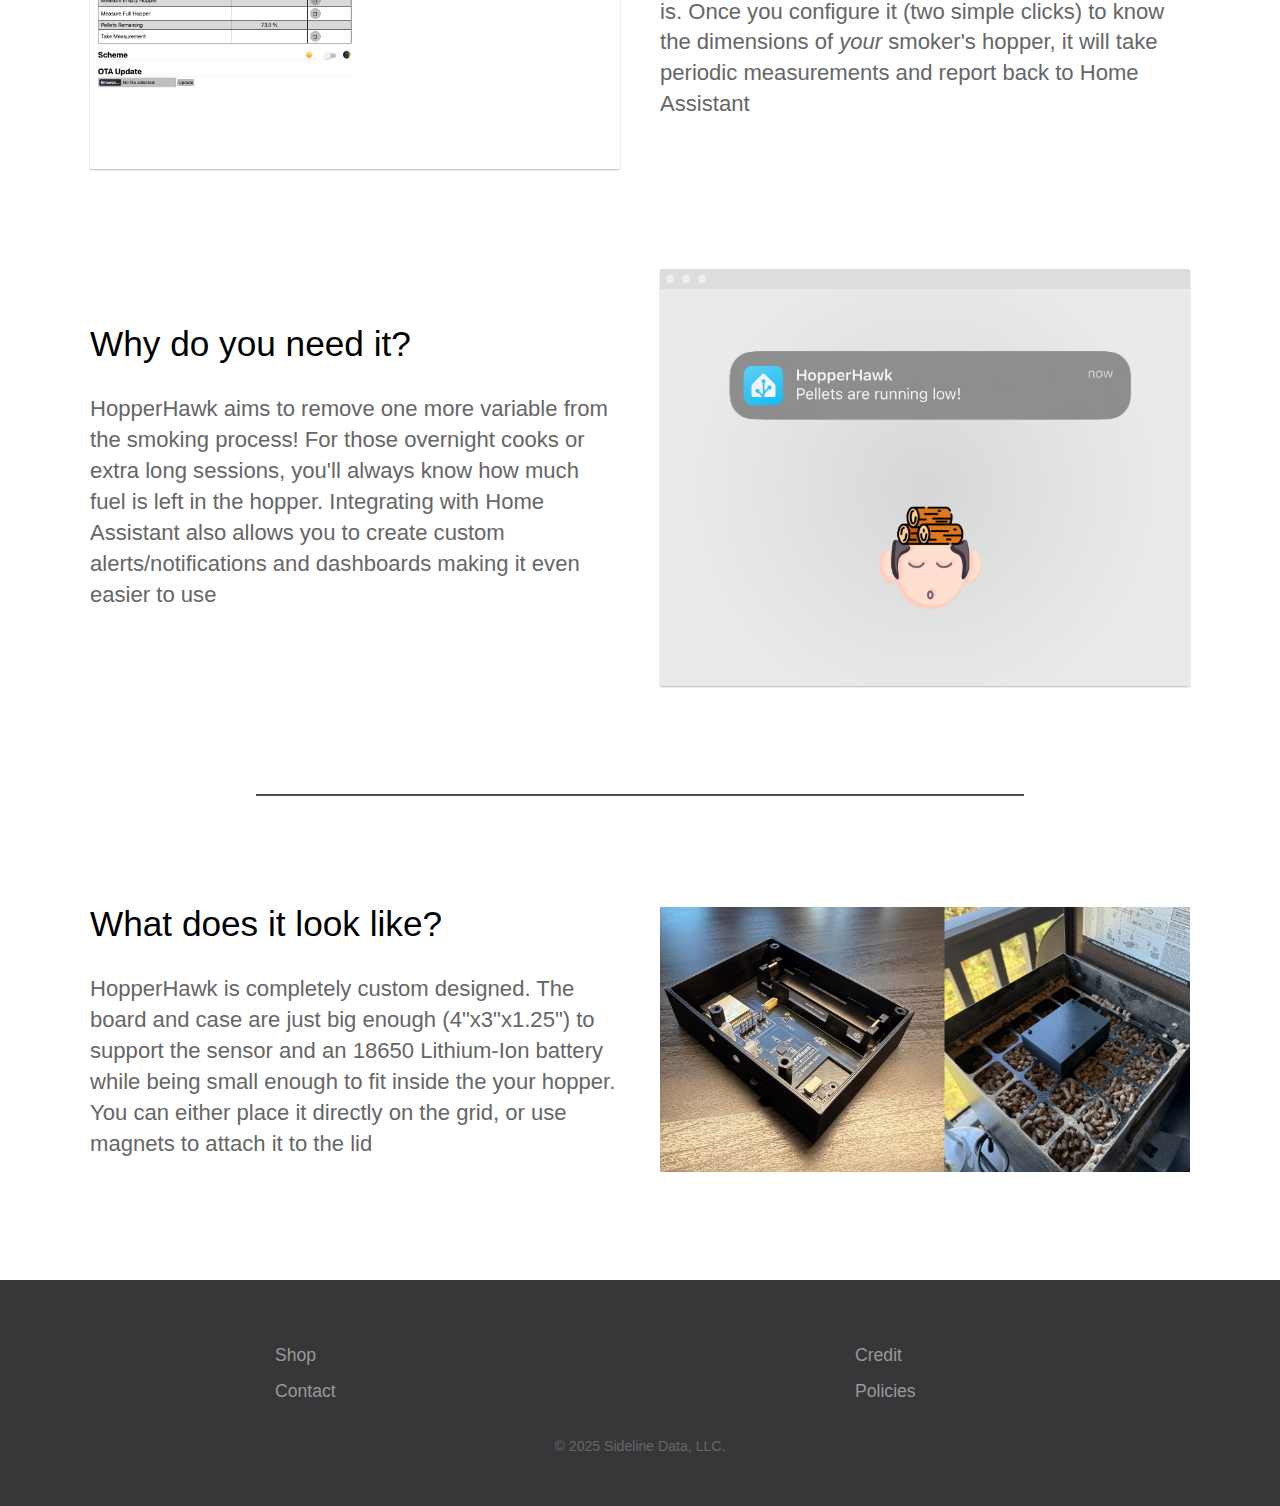
==== commit 315d30f6: "Site updates" ====
--- a/index.html
+++ b/index.html
@@ -41,8 +41,8 @@
 		
 
 		
-		<a href="/blog/
-" class="" >Blog</a>
+		<a href="https://www.tindie.com/products/sidelinedata/hopperhawk/
+" class="" target="_blank">Shop</a>
 	
 		
 		
@@ -142,10 +142,10 @@
 					
 					<ul class="footer-links">
 						
-							<li><a  href="/blog/
+							<li><a target="_blank" href="https://www.tindie.com/products/sidelinedata/hopperhawk/
 " >
 								
-								Blog</a></li>
+								Shop</a></li>
 						
 							<li><a  href="/contact/
 " >
@@ -156,12 +156,12 @@
 					
 					<ul class="footer-links">
 						
-							<li><a target="_blank" href="/credit
+							<li><a  href="/credit
 " >
 								
 								Credit</a></li>
 						
-							<li><a target="_blank" href="/policies
+							<li><a  href="/policies
 " >
 								
 								Policies</a></li>
--- a/css/screen.css
+++ b/css/screen.css
@@ -1,7 +1,7 @@
 @charset "UTF-8";
 footer .footer-columns, .contact-box, .staff, .plans { display: -webkit-box; display: -webkit-flex; display: -moz-flex; display: -ms-flexbox; display: flex; }
 
-html { background: #2b2b40; }
+html { background: #37373a; }
 
 html, body { margin: 0; padding: 0; }
 
